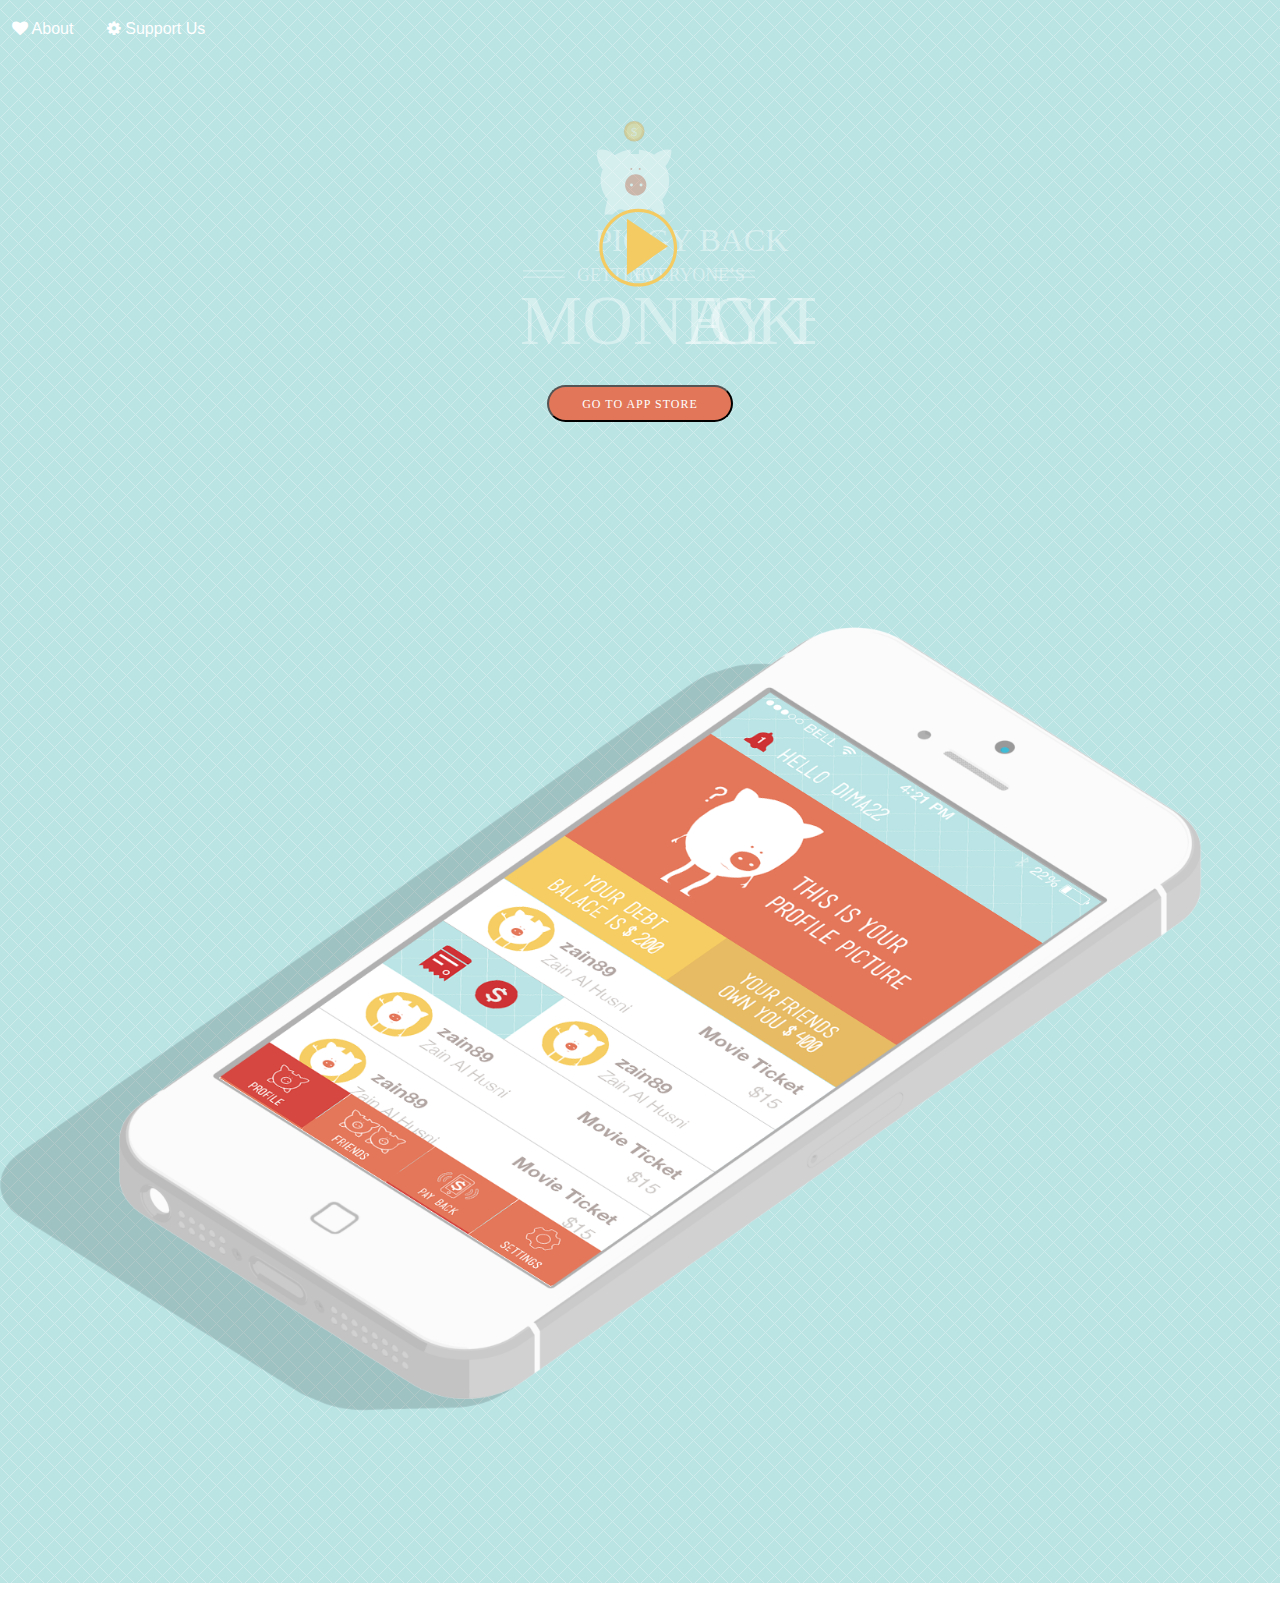
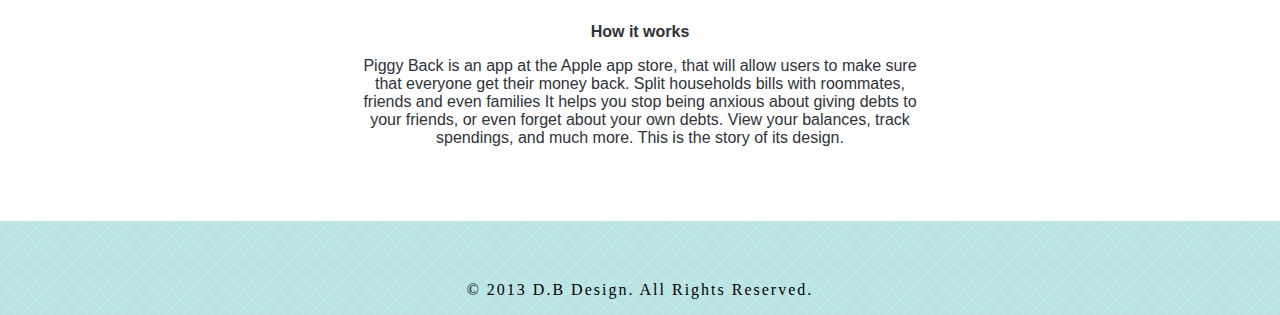
==== index.html @ 80d592a1 "added new files" ====
<!doctype html>
<html>
<head>
<meta charset="UTF-8">
<title>Piggy Back</title>

<link href="css/general.css" rel="stylesheet">
<link href="css/font-awesome.css" rel="stylesheet">
<meta name="handheldfriendly" content="true">
<meta name="mobileoptimized" content="240">
<meta name="viewport" content="width=device-width,initial-scale=1">
</head>

<body>

	
	
<!-- Nav -->
	<section>
		<header>
		<nav class="nav">
			<ul>
				<li><a href="index.html" class="selected"><i class="fa fa-heart"></i> About</a></li>
				<li><a href="schedule.html"><i class="fa fa-cog fa-spin"></i> Support Us</a></li>
			</ul>
		</nav>
		</header>
	</section>
		



<!-- Video  -->
		<div class="video">
		<img src="img/logo.svg" alt="Piggy Back App">
		</div>
<!--Video End-->


<!--Button-->
<button id="buy-btn">Go to App Store</button>
<!--Button END-->

<!--mobile picture-->
	<div class="mobile">
	<img src="img/phone1.png" alt="phone image">
	</div>
<!--mobile picture END-->
		


<!--White Section-->
	<div class="section white">
		<div class="content">
		
		<div class="bucket">
			<div class="shift_left">
			<h1 >How it works</h1>
			<p>Piggy Back is an app at the Apple app store, that will allow users to make sure that everyone get their money back. Split households bills with roommates, friends and even families It helps you stop being anxious about giving debts to your friends, or even forget about your own debts. View your balances, track spendings, and much more. This is the story of its design.</p>
		</div>
		
	</div>
		</div>
		</div>

<!--White section End-->	

<footer>
<p class="copyright">© 2013 D.B Design. All Rights Reserved.</p>
</footer>


</body>
</html>
---- css/general.css ----
@-moz-viewport { width: device-width; scale: 1; }
@-ms-viewport { width: device-width; scale: 1; }
@-o-viewport { width: device-width; scale: 1; }
@-webkit-viewport { width: device-width; scale: 1; }
@viewport { width: device-width; scale: 1; }


/* GENERAL
-------------------------------------------------- */
html {
	min-width: 240px;
	width: 100%;
}

body {
	font-family:'Open Sans', sans-serif;
	font-size: 16px;
	margin: 0 auto;
	background: #bae3e4 url(../img/bg.png);
}
	
img {
	display: block;
	width: 100%;
}

h1{
	font-family:'Open Sans', sans-serif;
	font-size: 16px;
	padding:10px 0 0 0;
}

/* Navigation 	
-------------------------------------------------- */	

.nav {
	position: relative;
	margin: 20px 0;

}
.nav ul {
	margin: 0;
	padding: 0;
	
}
.nav li {
	margin: 0 5px 10px 0;
	padding: 0;
	list-style: none;
	display: inline-block;
}
.nav a {
	padding: 3px 12px;
	text-decoration: none;
	color: #fff;
	line-height: 100%;
}
.nav a:hover {
	color: #e17659;
}

.nav .current a {
	background: #999;
	color: #fff;
	border-radius: 5px;
}

/* VIDEO
-------------------------------------------------- */	
.video {
	min-height: 180px;
	padding-top: 1px;
	padding-bottom: 1px;
}

.video img {
	margin: 45px auto 0 auto; 
	vertical-align: bottom;
	width: 350px;

}

@media only screen and (min-width: 37.5em) {

header {
	vertical-align: top;
	}

.logo img {
	width: 500px;
}

}


/* Buy Button
-------------------------------------------------- */	
#buy-btn{
background: #e17659;
border-radius: 100px;
color: #fff;
display: block;
font-family: "Arial Rounded MT Bold";
font-size: 12px;
letter-spacing: 1px;
line-height: 18px;
margin: auto;
margin-top: 20px;
padding: 8px 0px 7px 0px;
text-align: center;
text-transform: uppercase;
width: 186px;
}

#buy-btn:hover {
  background: #f4cb62;
  text-decoration: none;
}
/* White Section
-------------------------------------------------- */	
.section.white {
	margin:60px auto;
	background: #fff;
	color: #2f3238;
}
.section {
	display: block;
	padding:20px;
}

.bucket {
	padding-bottom: 3%;
	margin:auto 0;
	
	}

@media only screen and (min-width: 47em) {

.city {
	overflow: hidden;
	width: 80%;
	padding-top: 1%;
	padding-bottom: 2%;
	padding-left: 20px;
	
	}
	
	
.shift_left {
			text-align:center;
			max-width:45%;
			margin: 0 auto;
		}
}

footer{
	font-family:"Arial Rounded MT Bold";
	letter-spacing:2px;
	color: e17659;
	text-align:center;
}
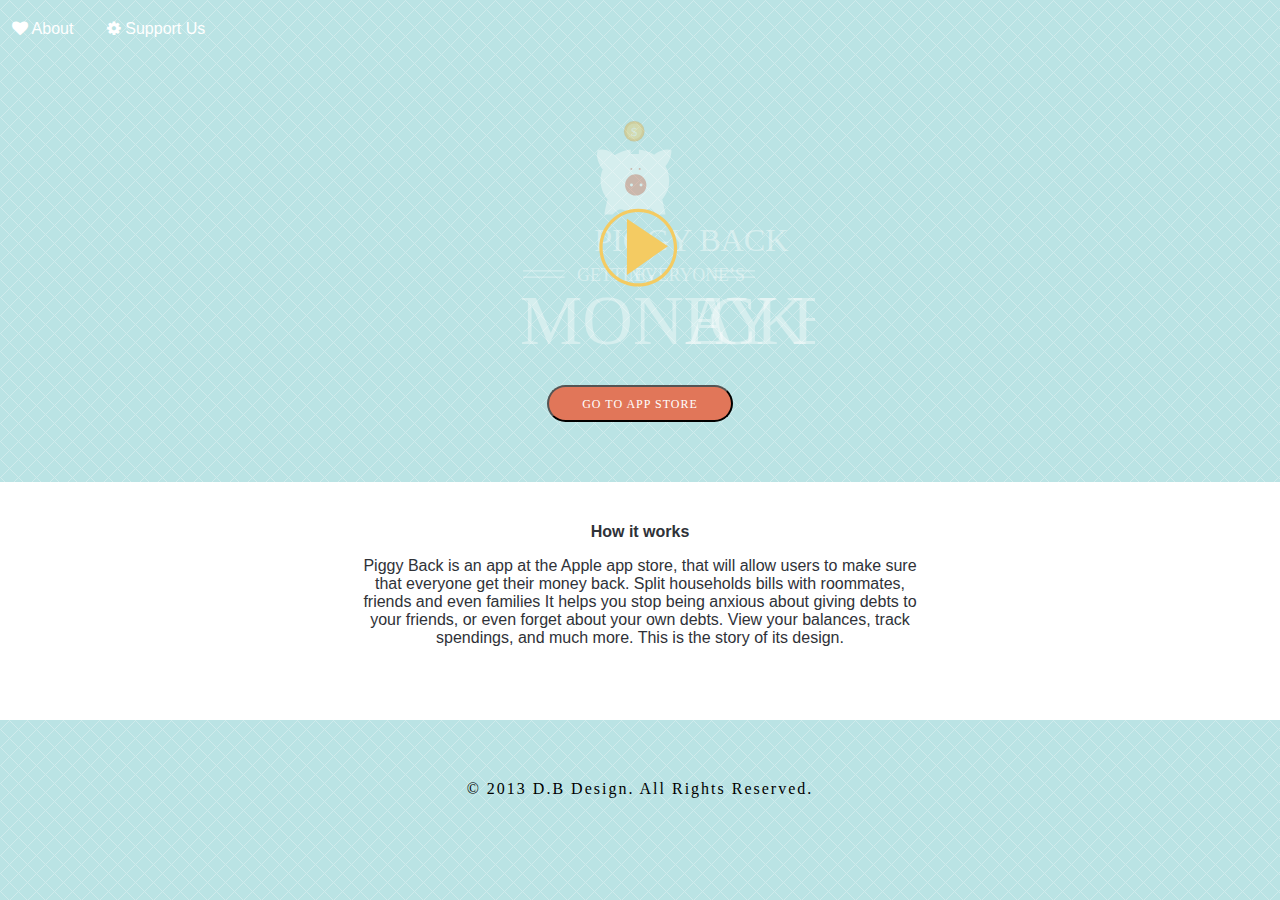
==== commit 957647fa: "removed huge mobile picture" ====
--- a/index.html
+++ b/index.html
@@ -39,13 +39,7 @@
 
 <!--Button-->
 <button id="buy-btn">Go to App Store</button>
-<!--Button END-->
-
-<!--mobile picture-->
-	<div class="mobile">
-	<img src="img/phone1.png" alt="phone image">
-	</div>
-<!--mobile picture END-->
+<!--Button END-->	
 		
 
 
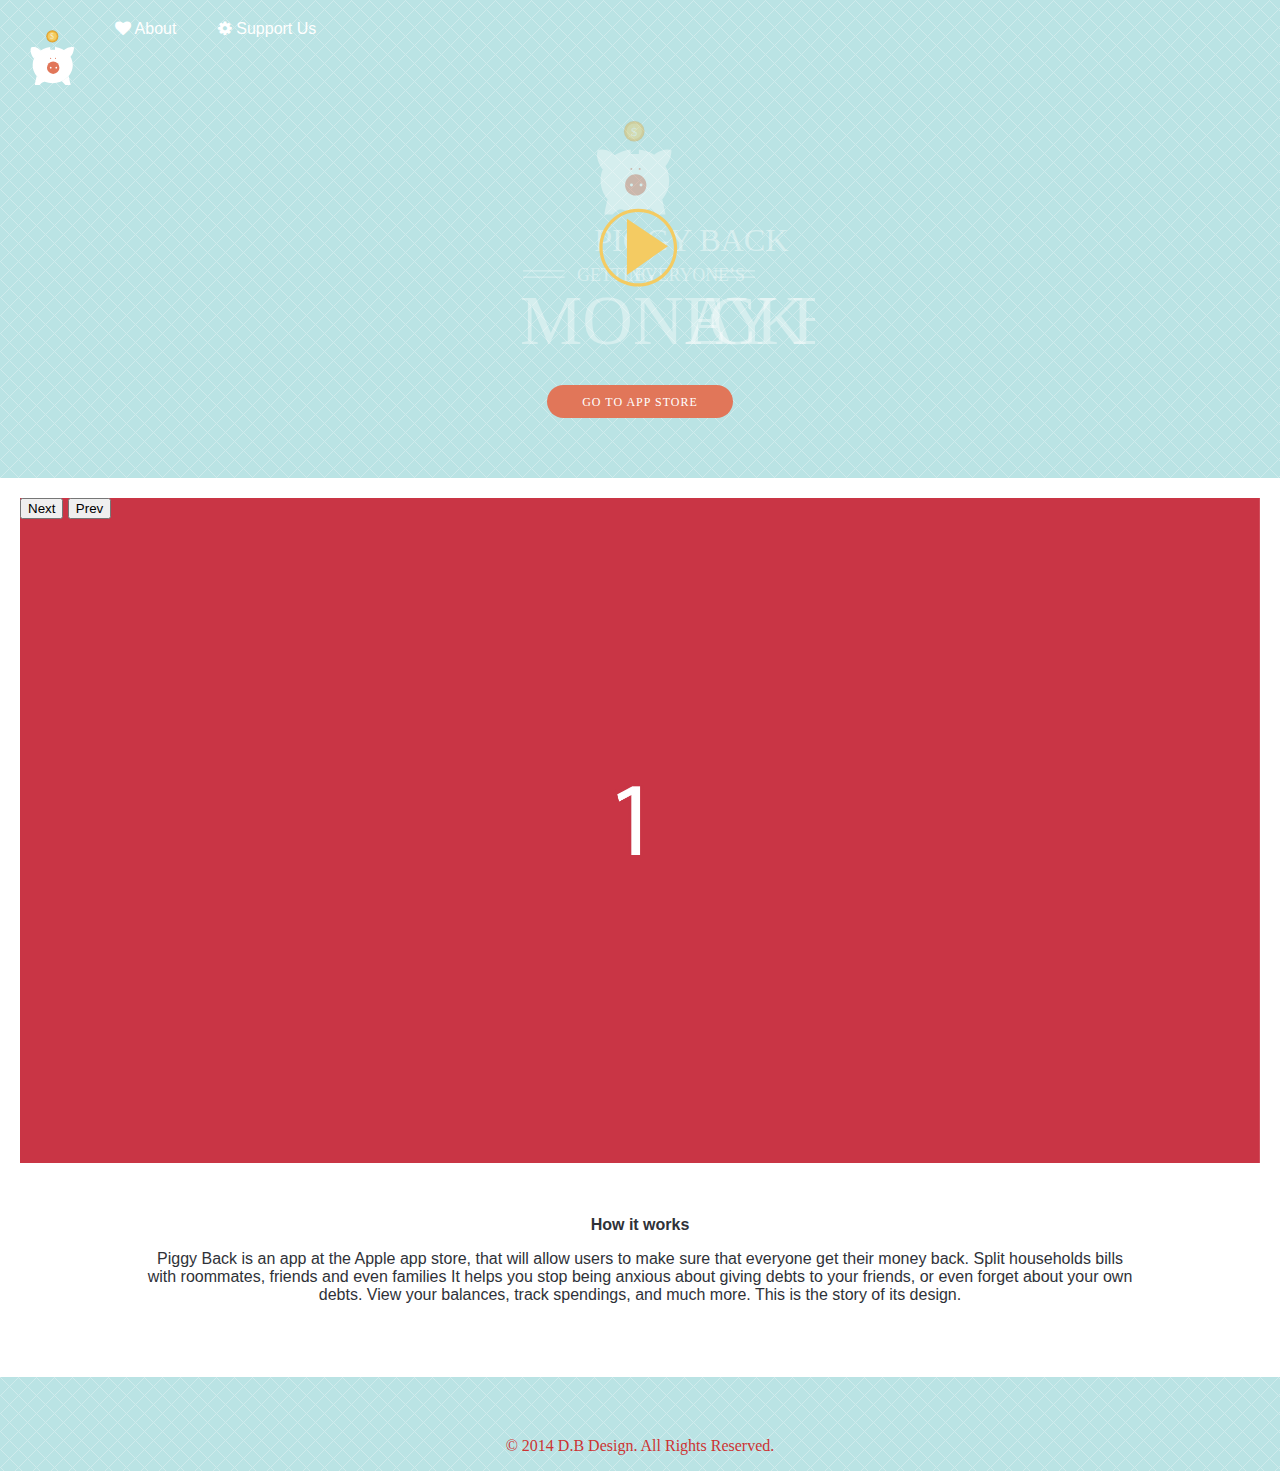
==== commit ce5ae488: "edited some css" ====
--- a/index.html
+++ b/index.html
@@ -13,13 +13,16 @@
 
 <body>
 
+<!--<div class="logo">
+		<h1><a href="index.html" class="logo"><img src="img/logo-2.svg" alt="Sarah Shamma"></a></h1> 
+	</div>
 	
-	
+
 <!-- Nav -->
-	<section>
-		<header>
-		<nav class="nav">
-			<ul>
+	<nav id="top_menu">
+    <div id="logo"> <img src="img/logo-2.svg"> </div>
+    <ul class="nav">
+		
 				<li><a href="index.html" class="selected"><i class="fa fa-heart"></i> About</a></li>
 				<li><a href="schedule.html"><i class="fa fa-cog fa-spin"></i> Support Us</a></li>
 			</ul>
@@ -27,8 +30,6 @@
 		</header>
 	</section>
 		
-
-
 
 <!-- Video  -->
 		<div class="video">
@@ -38,14 +39,30 @@
 
 
 <!--Button-->
-<button id="buy-btn">Go to App Store</button>
+<a href="#"class="buy-btn">Go to App Store</a>
 <!--Button END-->	
 		
 
 
-<!--White Section-->
+<!--White Section & Slider-->
 	<div class="section white">
 		<div class="content">
+		
+		<div class="carousel">
+	<div class="carousel-items">
+    <img data-state="current" src="img/560x300a1.jpg" alt="">
+    <img src="img/560x300c3.jpg" alt="">
+	  <img src="img/560x300b2.jpg" alt="">
+    </div>
+    
+    
+    <div class="carousel-buttons">
+    <button class="next">Next</button>
+	<button class="previous">Prev</button>
+    
+    
+    </div>
+</div>
 		
 		<div class="bucket">
 			<div class="shift_left">
@@ -60,8 +77,11 @@
 <!--White section End-->	
 
 <footer>
-<p class="copyright">© 2013 D.B Design. All Rights Reserved.</p>
+<p class="copyright">© 2014 D.B Design. All Rights Reserved.</p>
 </footer>
+
+<script src="http://code.jquery.com/jquery-2.0.3.min.js"></script>
+<script src="js/main.js"></script>
 
 
 </body>
--- a/css/general.css
+++ b/css/general.css
@@ -30,6 +30,25 @@
 	padding:10px 0 0 0;
 }
 
+#logo {
+		text-align: center;
+}
+
+
+#logo img{
+	height: 90px;
+}
+
+
+@media only screen and (min-width: 37.5em) {
+	#logo {
+	width:100px;
+	float: left;
+  clear: none;
+}
+}
+	
+
 /* Navigation 	
 -------------------------------------------------- */	
 
@@ -44,7 +63,7 @@
 	
 }
 .nav li {
-	margin: 0 5px 10px 0;
+	margin: 0 10px 10px 3px;
 	padding: 0;
 	list-style: none;
 	display: inline-block;
@@ -87,7 +106,7 @@
 	}
 
 .logo img {
-	width: 500px;
+	width:80%;
 }
 
 }
@@ -95,7 +114,7 @@
 
 /* Buy Button
 -------------------------------------------------- */	
-#buy-btn{
+.buy-btn{
 background: #e17659;
 border-radius: 100px;
 color: #fff;
@@ -110,9 +129,10 @@
 text-align: center;
 text-transform: uppercase;
 width: 186px;
-}
-
-#buy-btn:hover {
+text-decoration: none;
+}
+
+.buy-btn:hover {
   background: #f4cb62;
   text-decoration: none;
 }
@@ -148,15 +168,58 @@
 	
 .shift_left {
 			text-align:center;
-			max-width:45%;
+			max-width:80%;
 			margin: 0 auto;
 		}
 }
 
+
+/* Carousel
+-------------------------------------------------- */	
+
+.carousel {
+	padding-bottom: 56.23%; /* Image aspect ratio: height / width * 100 */
+	position: relative;
+	}
+	
+.carousel-items img {
+	position: absolute;
+	top: 0;
+	left: 0;
+	width: 100%
+	}
+	
+.carousel-items [data-state="current"] {
+	z-index:100;
+	}
+	
+.carousel-items [data-state="incoming"] {
+	
+	z-index : 101;
+	}
+	
+.carousel-buttons {
+	position: absolute;
+	z-index: 1000;
+	}	
+	
+/*
+
+.next{
+  display: block;
+  float: right;
+  width: 42px;
+  height: 42px;
+  background: url(../img/arrows.png) no-repeat;
+  text-indent: -9999px;
+  border: 0;
+}
+*/
+	
+
 footer{
 	font-family:"Arial Rounded MT Bold";
-	letter-spacing:2px;
-	color: e17659;
+	color: #C33;
 	text-align:center;
 }
 
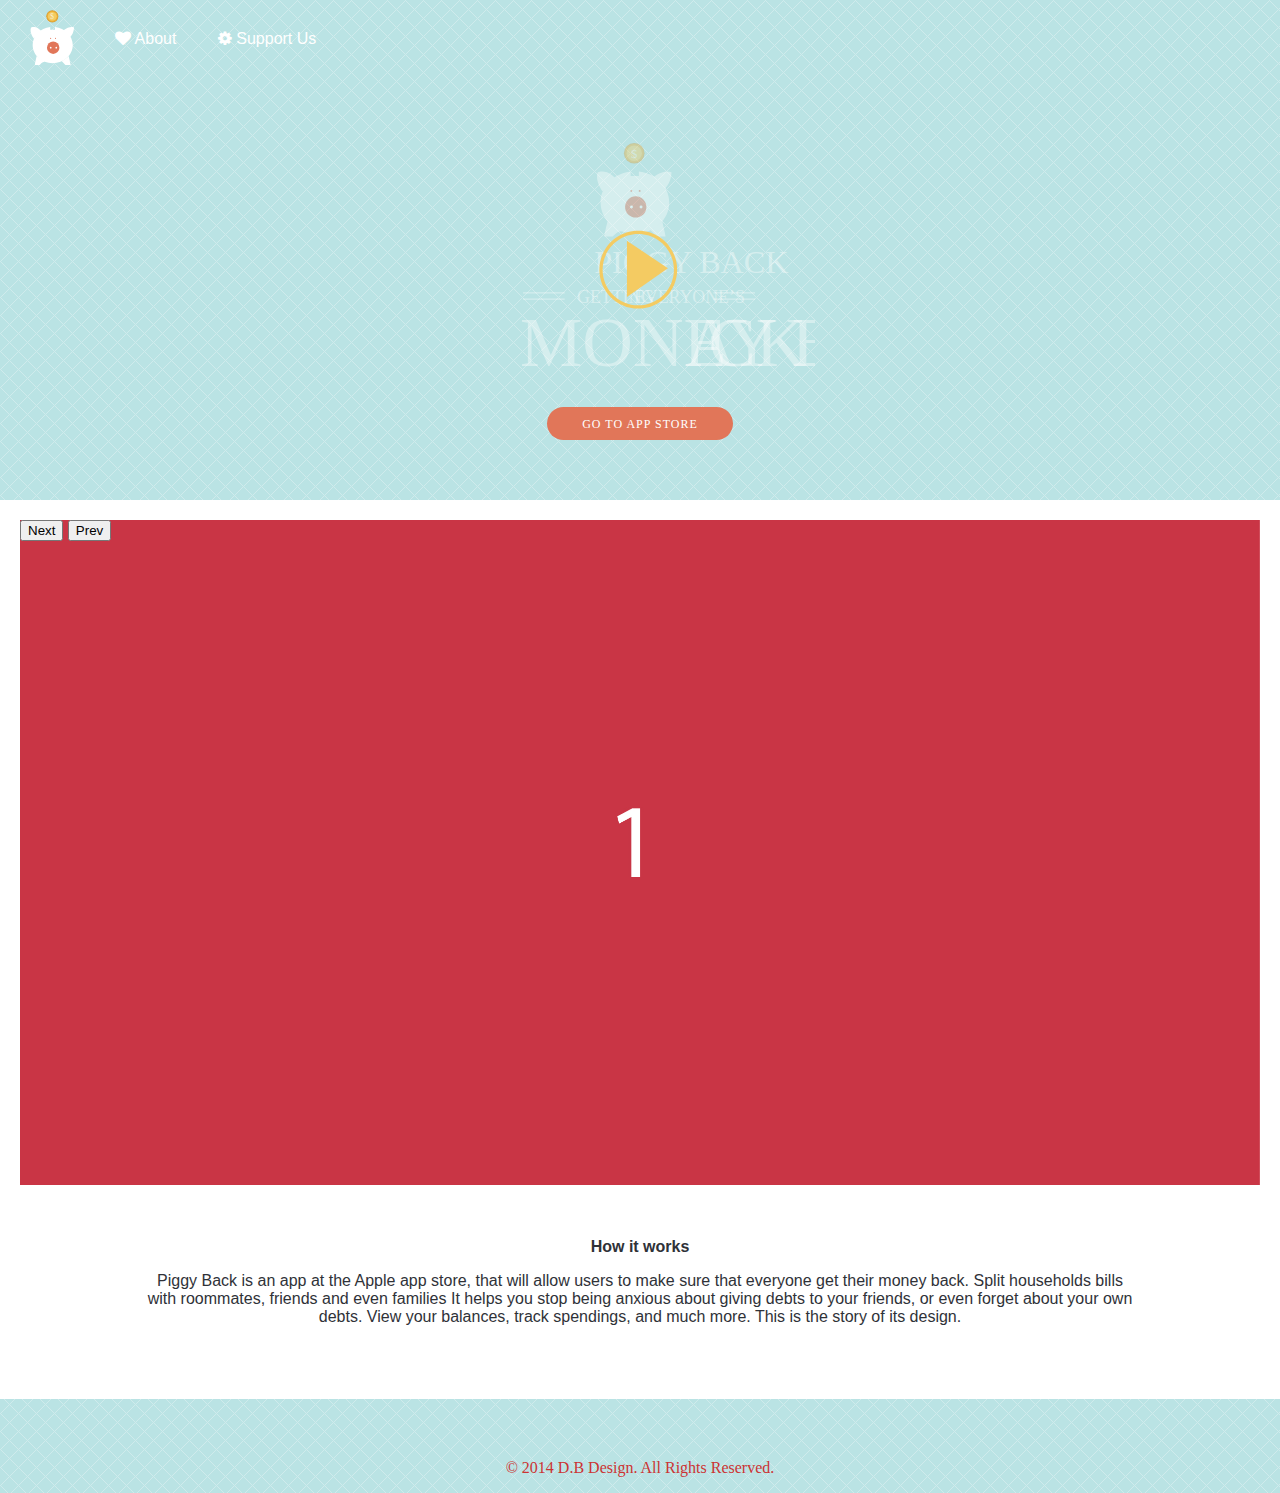
==== commit 5aa6257f: "edited some css" ====
--- a/index.html
+++ b/index.html
@@ -21,14 +21,14 @@
 <!-- Nav -->
 	<nav id="top_menu">
     <div id="logo"> <img src="img/logo-2.svg"> </div>
-    <ul class="nav">
-		
+    
+	<ul class="nav">
 				<li><a href="index.html" class="selected"><i class="fa fa-heart"></i> About</a></li>
 				<li><a href="schedule.html"><i class="fa fa-cog fa-spin"></i> Support Us</a></li>
 			</ul>
 		</nav>
 		</header>
-	</section>
+
 		
 
 <!-- Video  -->
--- a/css/general.css
+++ b/css/general.css
@@ -44,17 +44,20 @@
 	#logo {
 	width:100px;
 	float: left;
-  clear: none;
+  	clear: none;
 }
 }
 	
 
 /* Navigation 	
 -------------------------------------------------- */	
-
+#top_menu{
+	overflow:hidden;
+}
 .nav {
 	position: relative;
-	margin: 20px 0;
+	margin: 30px 0;
+
 
 }
 .nav ul {
@@ -201,7 +204,10 @@
 .carousel-buttons {
 	position: absolute;
 	z-index: 1000;
-	}	
+	}
+	
+
+	
 	
 /*
 
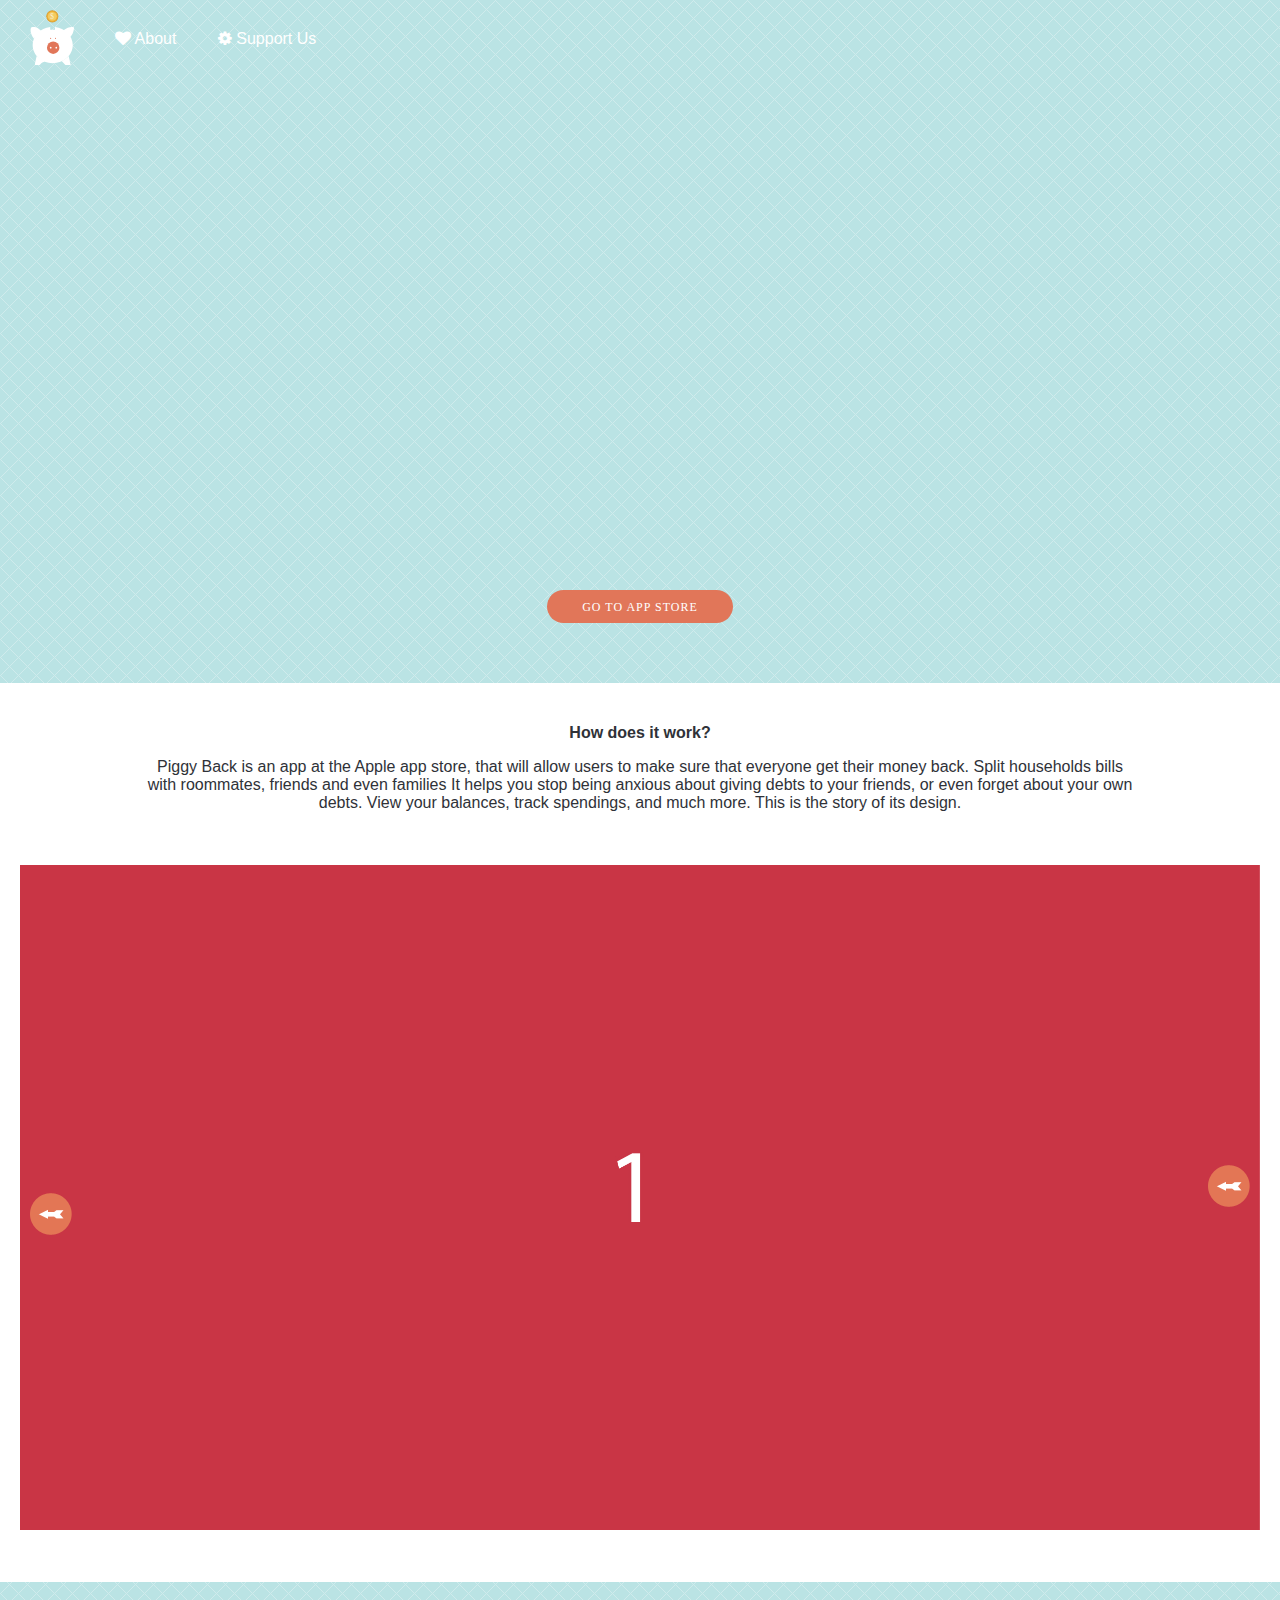
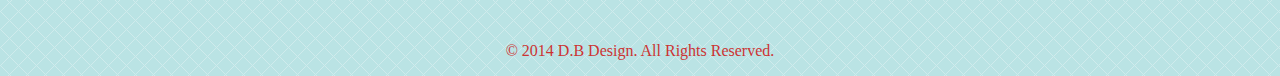
==== commit ec57840a: "added a video" ====
--- a/index.html
+++ b/index.html
@@ -11,31 +11,26 @@
 <meta name="viewport" content="width=device-width,initial-scale=1">
 </head>
 
-<body>
-
-<!--<div class="logo">
-		<h1><a href="index.html" class="logo"><img src="img/logo-2.svg" alt="Sarah Shamma"></a></h1> 
-	</div>
-	
 
 <!-- Nav -->
 	<nav id="top_menu">
     <div id="logo"> <img src="img/logo-2.svg"> </div>
     
 	<ul class="nav">
-				<li><a href="index.html" class="selected"><i class="fa fa-heart"></i> About</a></li>
-				<li><a href="schedule.html"><i class="fa fa-cog fa-spin"></i> Support Us</a></li>
+				<li><a href="#" class="selected"><i class="fa fa-heart"></i> About</a></li>
+				<li><a href="#"><i class="fa fa-cog fa-spin"></i> Support Us</a></li>
 			</ul>
 		</nav>
-		</header>
+		</header>	
+<!-- END Nav -->
 
-		
 
-<!-- Video  -->
-		<div class="video">
-		<img src="img/logo.svg" alt="Piggy Back App">
-		</div>
-<!--Video End-->
+<!-- VIDEO -->
+
+<div id="video">
+<iframe src="http://player.vimeo.com/video/81326455?title=0&amp;portrait=0&amp;color=ff9933" width="800" height="450" frameborder="0" webkitallowfullscreen mozallowfullscreen allowfullscreen></iframe>
+</div>
+<!-- END VIDEO -->
 
 
 <!--Button-->
@@ -47,11 +42,21 @@
 <!--White Section & Slider-->
 	<div class="section white">
 		<div class="content">
+
 		
-		<div class="carousel">
-	<div class="carousel-items">
-    <img data-state="current" src="img/560x300a1.jpg" alt="">
-    <img src="img/560x300c3.jpg" alt="">
+		<div class="bucket">
+			<div class="shift_left">
+			<h1 >How does it work?</h1>
+			<p>Piggy Back is an app at the Apple app store, that will allow users to make sure that everyone get their money back. Split households bills with roommates, friends and even families It helps you stop being anxious about giving debts to your friends, or even forget about your own debts. View your balances, track spendings, and much more. This is the story of its design.</p>
+		</div>
+		
+	</div>
+	
+			
+	<div class="carousel">
+		<div class="carousel-items">
+    	<img data-state="current" src="img/560x300a1.jpg" alt="">
+    	<img src="img/560x300c3.jpg" alt="">
 	  <img src="img/560x300b2.jpg" alt="">
     </div>
     
@@ -63,14 +68,6 @@
     
     </div>
 </div>
-		
-		<div class="bucket">
-			<div class="shift_left">
-			<h1 >How it works</h1>
-			<p>Piggy Back is an app at the Apple app store, that will allow users to make sure that everyone get their money back. Split households bills with roommates, friends and even families It helps you stop being anxious about giving debts to your friends, or even forget about your own debts. View your balances, track spendings, and much more. This is the story of its design.</p>
-		</div>
-		
-	</div>
 		</div>
 		</div>
 
@@ -81,6 +78,8 @@
 </footer>
 
 <script src="http://code.jquery.com/jquery-2.0.3.min.js"></script>
+<script src="js/dialog-polyfill.js"> </script>
+<script src="js/video.js"></script>
 <script src="js/main.js"></script>
 
 
--- a/css/general.css
+++ b/css/general.css
@@ -58,7 +58,6 @@
 	position: relative;
 	margin: 30px 0;
 
-
 }
 .nav ul {
 	margin: 0;
@@ -89,17 +88,11 @@
 
 /* VIDEO
 -------------------------------------------------- */	
-.video {
-	min-height: 180px;
-	padding-top: 1px;
-	padding-bottom: 1px;
-}
-
-.video img {
-	margin: 45px auto 0 auto; 
-	vertical-align: bottom;
-	width: 350px;
-
+#video {
+	height: 450px;
+	width: 800px;
+	margin-right: auto;
+	margin-left: auto;
 }
 
 @media only screen and (min-width: 37.5em) {
@@ -109,7 +102,7 @@
 	}
 
 .logo img {
-	width:80%;
+	width:90%;
 }
 
 }
@@ -127,7 +120,7 @@
 letter-spacing: 1px;
 line-height: 18px;
 margin: auto;
-margin-top: 20px;
+margin-top: 50px;
 padding: 8px 0px 7px 0px;
 text-align: center;
 text-transform: uppercase;
@@ -139,6 +132,8 @@
   background: #f4cb62;
   text-decoration: none;
 }
+
+
 /* White Section
 -------------------------------------------------- */	
 .section.white {
@@ -204,14 +199,14 @@
 .carousel-buttons {
 	position: absolute;
 	z-index: 1000;
-	}
-	
-
-	
-	
-/*
+	width: 100%;
+	height: 100%;
+	}
+
 
 .next{
+  position:absolute;
+  margin-top:60px;
   display: block;
   float: right;
   width: 42px;
@@ -219,10 +214,76 @@
   background: url(../img/arrows.png) no-repeat;
   text-indent: -9999px;
   border: 0;
-}
-*/
-	
-
+  right: 10px;
+}
+
+@media only screen and (min-width: 47em) {
+	.next{
+		margin-top:300px;
+	}
+}
+
+.previous{
+  position:absolute;
+  left: 10px;
+  width: 42px;
+  height: 42px;
+  background: url(../img/arrows.png) no-repeat;
+  text-indent: -9999px;
+  border: 0;
+  top: 50%;
+  margin-top: -21px;
+}
+
+/* 	Animation
+-------------------------------------------------- 
+
+.element-animation{
+  animation: animationFrames ease 1s;
+  animation-iteration-count: 1;
+  transform-origin: ;
+  animation-fill-mode:forwards; /*when the spec is finished*
+  -webkit-animation: animationFrames ease 1s;
+  -webkit-animation-iteration-count: 1;
+  -webkit-transform-origin: ;
+  -webkit-animation-fill-mode:forwards; /*Chrome 16+, Safari 4+*
+}
+
+@keyframes animationFrames{
+  0% {
+    left:0px;
+    top:-25px;
+    opacity:0;
+    transform:  rotate(0deg) scaleX(1) scaleY(1) ;
+  }
+  100% {
+    left:0px;
+    top:0px;
+    opacity:1;
+    transform:  rotate(0deg) scaleX(1) scaleY(1) ;
+  }
+}
+
+@-webkit-keyframes animationFrames {
+  0% {
+    left:0px;
+    top:-25px;
+    opacity:0;
+    -webkit-transform:  rotate(0deg) scaleX(1) scaleY(1) ;
+  }
+  100% {
+    left:0px;
+    top:0px;
+    opacity:1;
+    -webkit-transform:  rotate(0deg) scaleX(1) scaleY(1) ;
+  }
+}
+*/	
+
+
+
+/* 	Footer
+-------------------------------------------------- */	
 footer{
 	font-family:"Arial Rounded MT Bold";
 	color: #C33;
@@ -233,3 +294,6 @@
 
 
 
+
+
+
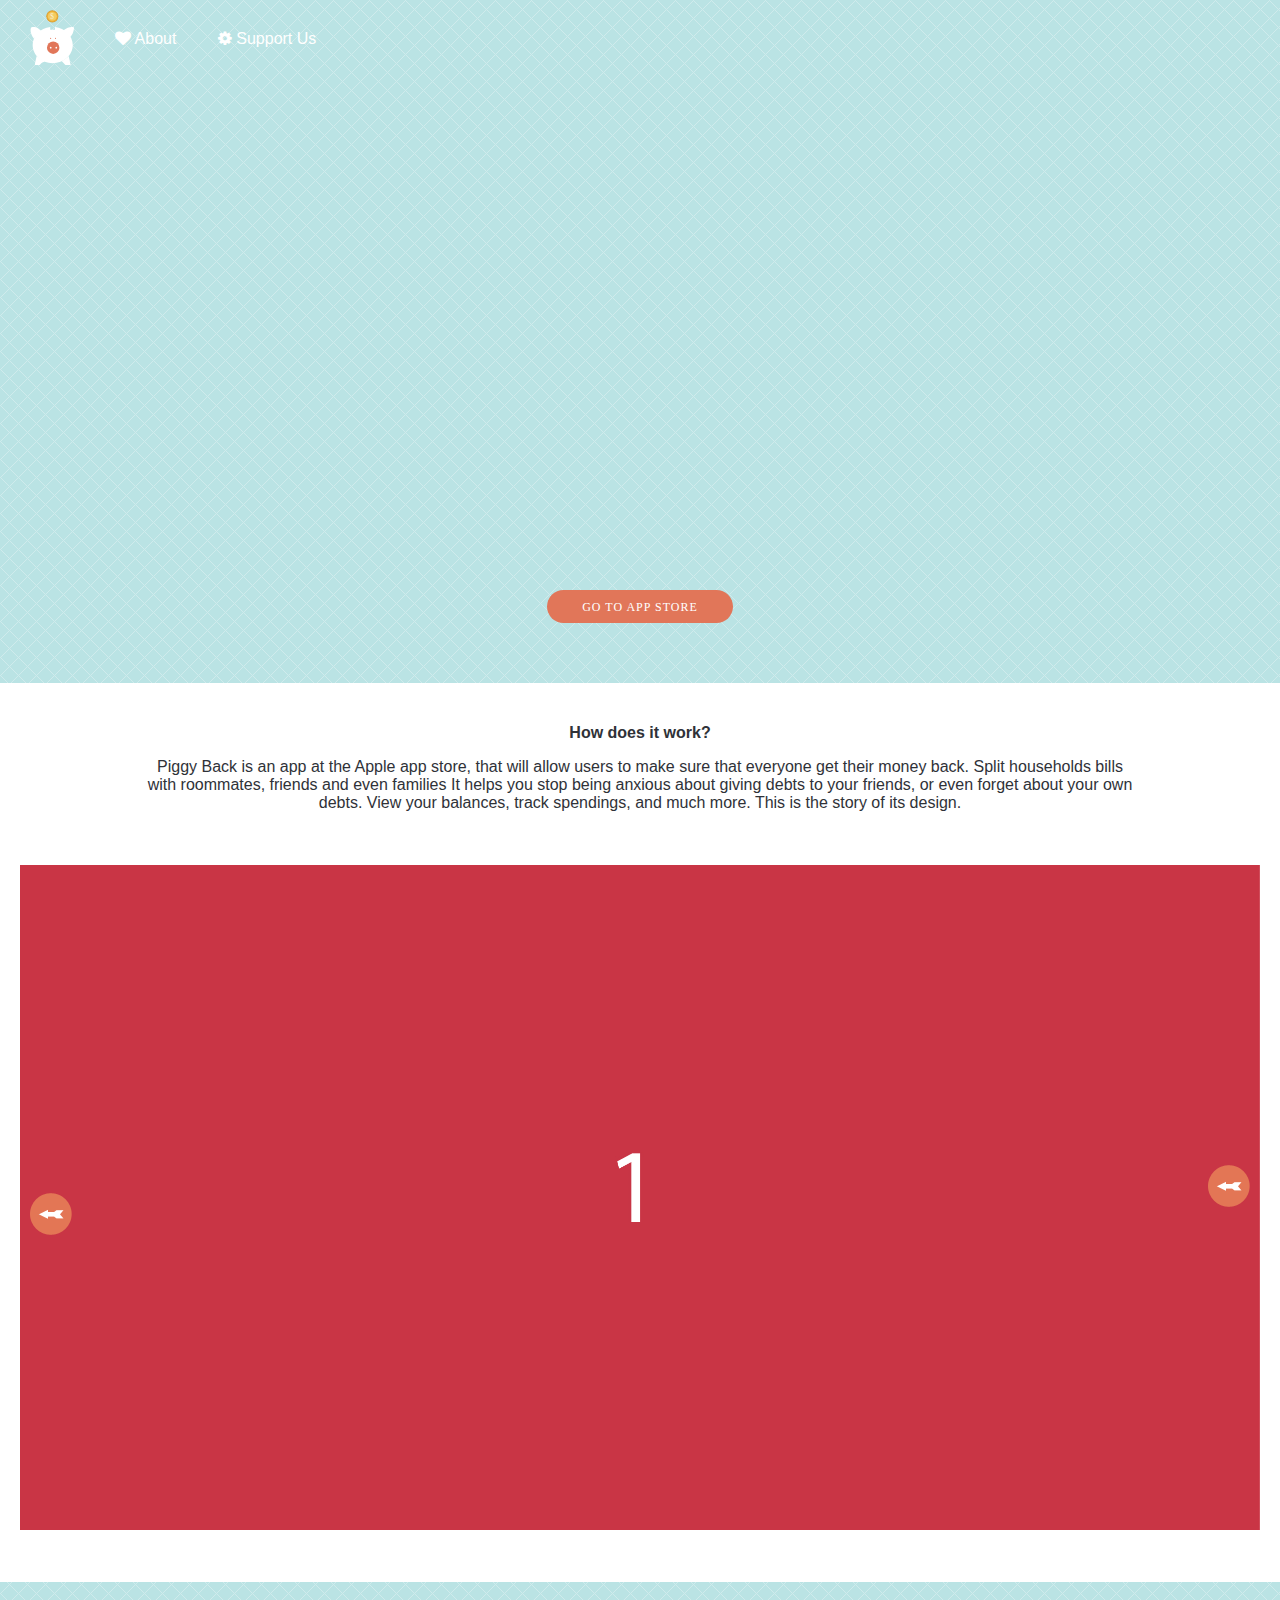
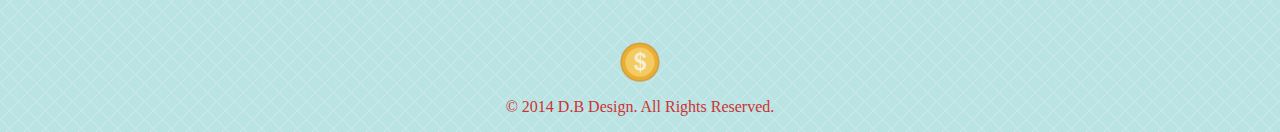
==== commit 5a95dade: "edited css" ====
--- a/index.html
+++ b/index.html
@@ -11,24 +11,23 @@
 <meta name="viewport" content="width=device-width,initial-scale=1">
 </head>
 
+<body>
 
 <!-- Nav -->
 	<nav id="top_menu">
     <div id="logo"> <img src="img/logo-2.svg"> </div>
-    
-	<ul class="nav">
+    	<ul class="nav">
 				<li><a href="#" class="selected"><i class="fa fa-heart"></i> About</a></li>
 				<li><a href="#"><i class="fa fa-cog fa-spin"></i> Support Us</a></li>
-			</ul>
-		</nav>
-		</header>	
+		</ul>
+	</nav>
+</header>	
 <!-- END Nav -->
 
 
 <!-- VIDEO -->
-
 <div id="video">
-<iframe src="http://player.vimeo.com/video/81326455?title=0&amp;portrait=0&amp;color=ff9933" width="800" height="450" frameborder="0" webkitallowfullscreen mozallowfullscreen allowfullscreen></iframe>
+	<iframe src="http://player.vimeo.com/video/81326455?title=0&amp;portrait=0&amp;color=ff9933" width="800" height="450" frameborder="0" webkitallowfullscreen mozallowfullscreen allowfullscreen></iframe>
 </div>
 <!-- END VIDEO -->
 
@@ -40,17 +39,14 @@
 
 
 <!--White Section & Slider-->
-	<div class="section white">
-		<div class="content">
-
-		
+<div class="section white">
+	<div class="content">
 		<div class="bucket">
 			<div class="shift_left">
 			<h1 >How does it work?</h1>
 			<p>Piggy Back is an app at the Apple app store, that will allow users to make sure that everyone get their money back. Split households bills with roommates, friends and even families It helps you stop being anxious about giving debts to your friends, or even forget about your own debts. View your balances, track spendings, and much more. This is the story of its design.</p>
+	</div>
 		</div>
-		
-	</div>
 	
 			
 	<div class="carousel">
@@ -60,26 +56,28 @@
 	  <img src="img/560x300b2.jpg" alt="">
     </div>
     
-    
     <div class="carousel-buttons">
     <button class="next">Next</button>
 	<button class="previous">Prev</button>
-    
-    
-    </div>
+  </div>
+	</div>
 </div>
-		</div>
-		</div>
+</div>
+<!--White section End-->	
 
-<!--White section End-->	
+
+<div class="flip3D">
+    <div class="back"> top </div>
+  <div class="front"><img src="img/icon-01.png"></div>
+</div>
+
 
 <footer>
 <p class="copyright">© 2014 D.B Design. All Rights Reserved.</p>
 </footer>
 
+
 <script src="http://code.jquery.com/jquery-2.0.3.min.js"></script>
-<script src="js/dialog-polyfill.js"> </script>
-<script src="js/video.js"></script>
 <script src="js/main.js"></script>
 
 
--- a/css/general.css
+++ b/css/general.css
@@ -86,14 +86,6 @@
 	border-radius: 5px;
 }
 
-/* VIDEO
--------------------------------------------------- */	
-#video {
-	height: 450px;
-	width: 800px;
-	margin-right: auto;
-	margin-left: auto;
-}
 
 @media only screen and (min-width: 37.5em) {
 
@@ -104,6 +96,8 @@
 .logo img {
 	width:90%;
 }
+
+
 
 }
 
@@ -235,52 +229,72 @@
   margin-top: -21px;
 }
 
-/* 	Animation
--------------------------------------------------- 
-
-.element-animation{
-  animation: animationFrames ease 1s;
-  animation-iteration-count: 1;
-  transform-origin: ;
-  animation-fill-mode:forwards; /*when the spec is finished*
-  -webkit-animation: animationFrames ease 1s;
-  -webkit-animation-iteration-count: 1;
-  -webkit-transform-origin: ;
-  -webkit-animation-fill-mode:forwards; /*Chrome 16+, Safari 4+*
-}
-
-@keyframes animationFrames{
-  0% {
-    left:0px;
-    top:-25px;
-    opacity:0;
-    transform:  rotate(0deg) scaleX(1) scaleY(1) ;
-  }
-  100% {
-    left:0px;
-    top:0px;
-    opacity:1;
-    transform:  rotate(0deg) scaleX(1) scaleY(1) ;
-  }
-}
-
-@-webkit-keyframes animationFrames {
-  0% {
-    left:0px;
-    top:-25px;
-    opacity:0;
-    -webkit-transform:  rotate(0deg) scaleX(1) scaleY(1) ;
-  }
-  100% {
-    left:0px;
-    top:0px;
-    opacity:1;
-    -webkit-transform:  rotate(0deg) scaleX(1) scaleY(1) ;
-  }
-}
-*/	
-
-
+
+/* VIDEO
+-------------------------------------------------- */	
+#video {
+	height: 450px;
+	width: 800px;
+	margin-right: auto;
+	margin-left: auto;
+}
+	
+
+
+/* Animation 
+-------------------------------------------------- */	
+
+.flip3D {
+	 width:40px;
+	 height:40px;
+	 margin:10px;
+	 margin:auto;
+	 padding:auto;
+	 }
+
+
+.flip3D > .front{
+	width: 40px;
+	height:40px;
+	border-radius: 25px;
+	position:absolute;
+	
+	-webkit-transform: perspective( 600px ) rotateY( 0deg );
+	transform: perspective( 600px ) rotateY( 0deg );
+	-webkit-backface-visibility: hidden;
+	backface-visibility: hidden;
+	transition: -webkit-transform .5s linear 0s;
+	transition: transform .5s linear 0s;
+}
+
+
+.flip3D > .back{
+	background: #e17659;
+	text-align:center;
+	color:#fff;
+	width:40px;
+	height:40px;
+	border-radius: 25px;
+	position:absolute;
+	
+	-webkit-transform: perspective( 600px ) rotateY( 180deg );
+	transform: perspective( 600px ) rotateY( 180deg );
+	-webkit-backface-visibility: hidden;
+	backface-visibility: hidden;
+	transition: -webkit-transform .5s linear 0s;
+	transition: transform .5s linear 0s;
+}
+
+
+.flip3D:hover > .front{
+	-webkit-transform: perspective( 600px ) rotateY( -180deg );
+	transform: perspective( 600px ) rotateY( -180deg );
+}
+
+.flip3D:hover > .back{
+	-webkit-transform: perspective( 600px ) rotateY( 0deg );
+	transform: perspective( 600px ) rotateY( 0deg );
+}
 
 /* 	Footer
 -------------------------------------------------- */	
@@ -289,11 +303,3 @@
 	color: #C33;
 	text-align:center;
 }
-
-
-
-
-
-
-
-
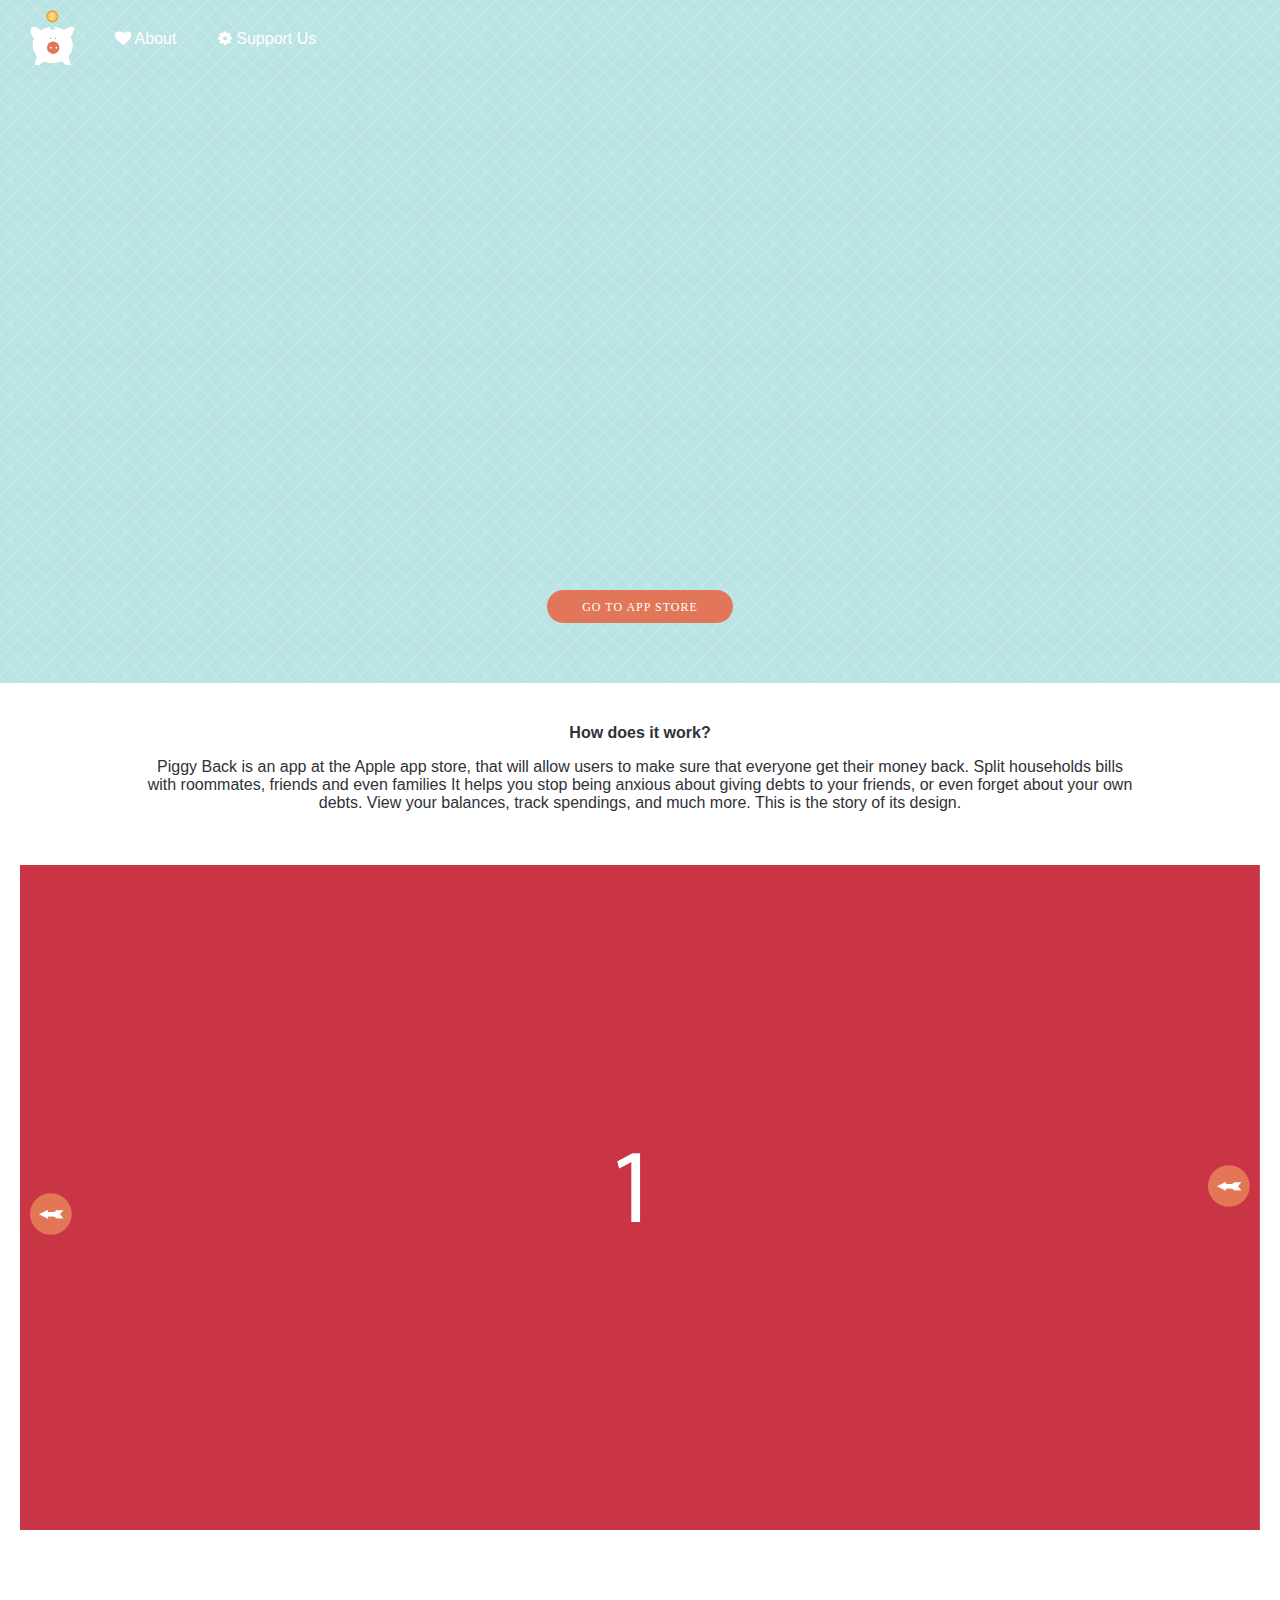
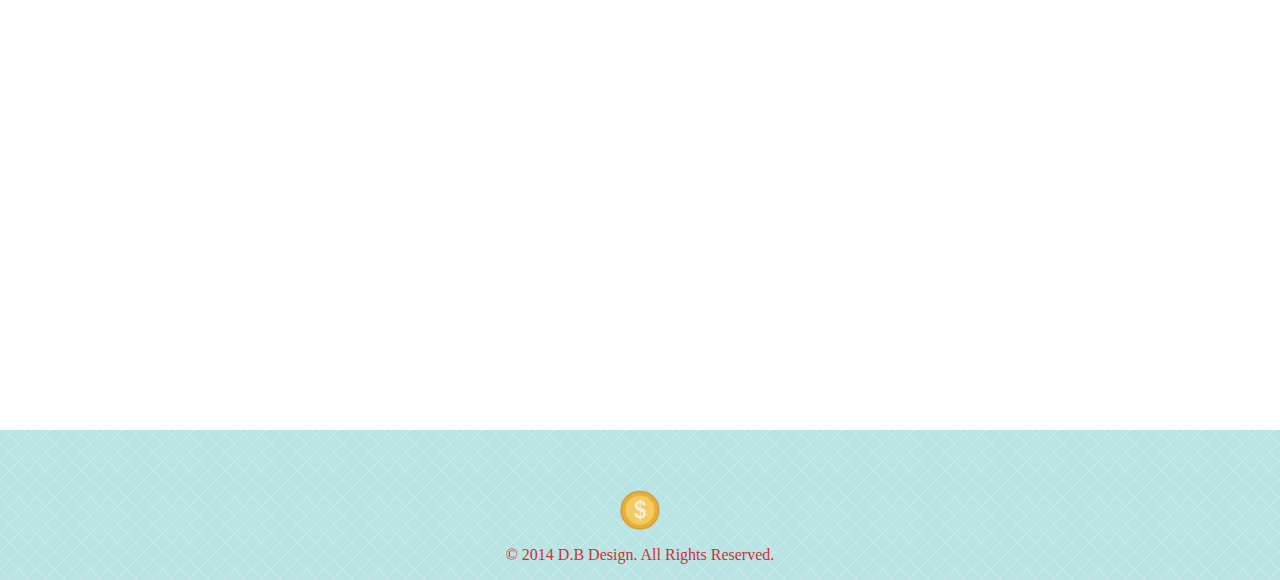
==== commit adc810a4: "added animation" ====
--- a/index.html
+++ b/index.html
@@ -1,3 +1,4 @@
+
 <!doctype html>
 <html>
 <head>
@@ -27,7 +28,7 @@
 
 <!-- VIDEO -->
 <div id="video">
-	<iframe src="http://player.vimeo.com/video/81326455?title=0&amp;portrait=0&amp;color=ff9933" width="800" height="450" frameborder="0" webkitallowfullscreen mozallowfullscreen allowfullscreen></iframe>
+	<iframe src="http://player.vimeo.com/video/81326455?title=0&amp;portrait=0&amp;color=ff9933" width="800" height="450"frameborder="0" webkitallowfullscreen mozallowfullscreen allowfullscreen></iframe>
 </div>
 <!-- END VIDEO -->
 
@@ -62,14 +63,27 @@
   </div>
 	</div>
 </div>
+
+<!--Animation-->
+
+<section class="money-section">
+	<img class="money" src="img/money-01.svg" alt=""/>
+</section>
+
+<!--end animation-->
+
+
 </div>
 <!--White section End-->	
 
 
 <div class="flip3D">
-    <div class="back"> top </div>
+    <div class="back"><a href="#top">top</a> </div>
   <div class="front"><img src="img/icon-01.png"></div>
 </div>
+
+
+
 
 
 <footer>
@@ -78,8 +92,10 @@
 
 
 <script src="http://code.jquery.com/jquery-2.0.3.min.js"></script>
+<script src="js/waypoints.min.js"></script>
+
 <script src="js/main.js"></script>
-
+<script src="js/animation.js"></script>
 
 </body>
 </html>
--- a/css/general.css
+++ b/css/general.css
@@ -53,6 +53,7 @@
 -------------------------------------------------- */	
 #top_menu{
 	overflow:hidden;
+	
 }
 .nav {
 	position: relative;
@@ -96,9 +97,6 @@
 .logo img {
 	width:90%;
 }
-
-
-
 }
 
 
@@ -231,7 +229,7 @@
 
 
 /* VIDEO
--------------------------------------------------- */	
+--------------------------------------------------=*/
 #video {
 	height: 450px;
 	width: 800px;
@@ -239,6 +237,9 @@
 	margin-left: auto;
 }
 	
+section {
+	padding: 10rem 0;
+}
 
 
 /* Animation 
@@ -253,7 +254,7 @@
 	 }
 
 
-.flip3D > .front{
+.flip3D > .front {
 	width: 40px;
 	height:40px;
 	border-radius: 25px;
@@ -265,6 +266,14 @@
 	backface-visibility: hidden;
 	transition: -webkit-transform .5s linear 0s;
 	transition: transform .5s linear 0s;
+}
+
+ a{
+	text-decoration:none;
+	color:#fff;
+	font-family: 'Roboto Condensed', sans-serif, cursive;
+	line-height: 1.5rem;
+	font-size: 100%;
 }
 
 
@@ -276,7 +285,9 @@
 	height:40px;
 	border-radius: 25px;
 	position:absolute;
-	
+	list-style: none;
+
+		
 	-webkit-transform: perspective( 600px ) rotateY( 180deg );
 	transform: perspective( 600px ) rotateY( 180deg );
 	-webkit-backface-visibility: hidden;
@@ -296,6 +307,36 @@
 	transform: perspective( 600px ) rotateY( 0deg );
 }
 
+
+
+/* Animation phone 
+-------------------------------------------------- */	
+.money-section {
+	 background-color: #fff; 
+	 } 
+	 
+.money { 
+	width: 700px; 
+	opacity: 0; 
+	margin:auto;	
+}
+ 
+.js-money-animate {
+	 -webkit-animation: money-fade 2s linear 1 forwards; 
+}
+
+ @-webkit-keyframes money-fade { 
+	 0% { 
+	 opacity: 0; 
+	 } 
+	 
+	 100% { 
+	 opacity: 1; 
+	 }
+ }
+ 
+ 
+
 /* 	Footer
 -------------------------------------------------- */	
 footer{
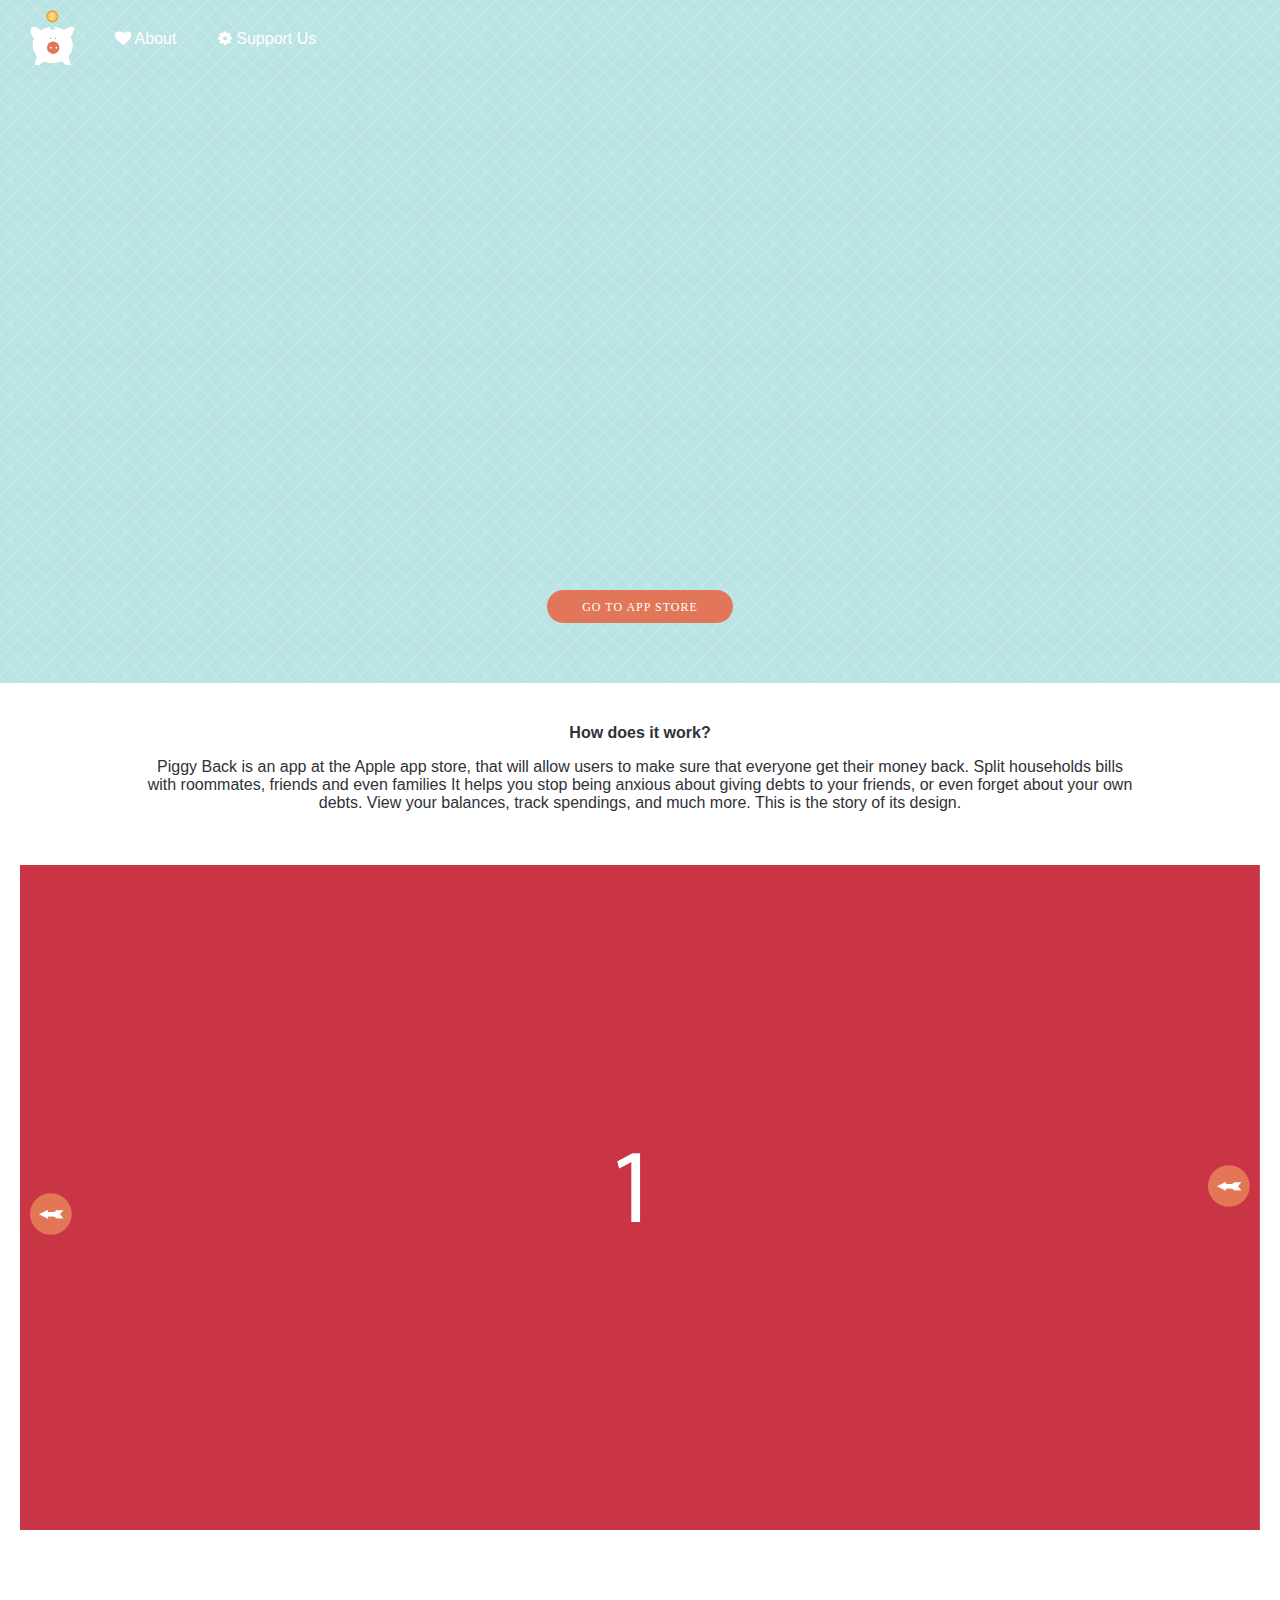
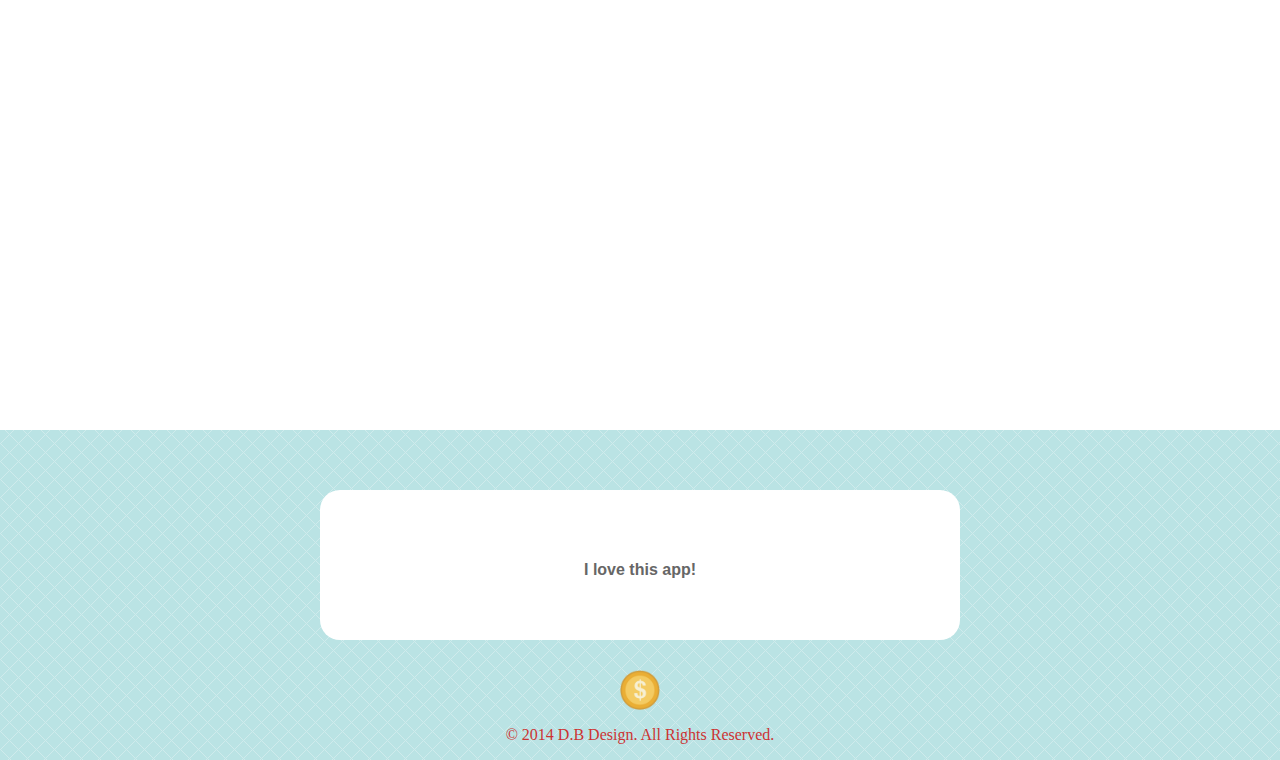
==== commit abef7c05: "added ajax.js" ====
--- a/index.html
+++ b/index.html
@@ -33,9 +33,9 @@
 <!-- END VIDEO -->
 
 
-<!--Button-->
+<!-- Buy Button-->
 <a href="#"class="buy-btn">Go to App Store</a>
-<!--Button END-->	
+<!--Buy Button END-->	
 		
 
 
@@ -49,7 +49,9 @@
 	</div>
 		</div>
 	
-			
+
+
+<!--Carousel -->		
 	<div class="carousel">
 		<div class="carousel-items">
     	<img data-state="current" src="img/560x300a1.jpg" alt="">
@@ -63,25 +65,35 @@
   </div>
 	</div>
 </div>
+<!--Carousel END -->	
 
-<!--Animation-->
 
+<!--Fade IN Animation-->
 <section class="money-section">
 	<img class="money" src="img/money-01.svg" alt=""/>
 </section>
-
-<!--end animation-->
+<!--Fade in animation END-->
 
 
 </div>
 <!--White section End-->	
 
 
+<!--Testmonials -->	
+
+<div class="rand-veg">
+
+</div>
+
+
+
+
+<!--Coin Flipping-->	
 <div class="flip3D">
     <div class="back"><a href="#top">top</a> </div>
   <div class="front"><img src="img/icon-01.png"></div>
 </div>
-
+<!--Coin Flipping END-->
 
 
 
@@ -97,5 +109,9 @@
 <script src="js/main.js"></script>
 <script src="js/animation.js"></script>
 
+<script src="js/ajax.js"></script>
+
+
+
 </body>
 </html>
--- a/css/general.css
+++ b/css/general.css
@@ -251,6 +251,7 @@
 	 margin:10px;
 	 margin:auto;
 	 padding:auto;
+	 padding-top: 30px;
 	 }
 
 
@@ -336,6 +337,26 @@
  }
  
  
+ 
+.rand-veg {
+	background-color:#fff;
+	margin:0 20em 0 20em;
+	padding:50px;
+	border-color: rgba(235, 80, 85, 0);
+	border-top-color: #eb5055;
+	border-width: 20px;
+	border-radius: 20px;
+	
+	text-align:center;
+	color: #666;
+}
+
+
+
+
+	
+ 
+ 
 
 /* 	Footer
 -------------------------------------------------- */	
